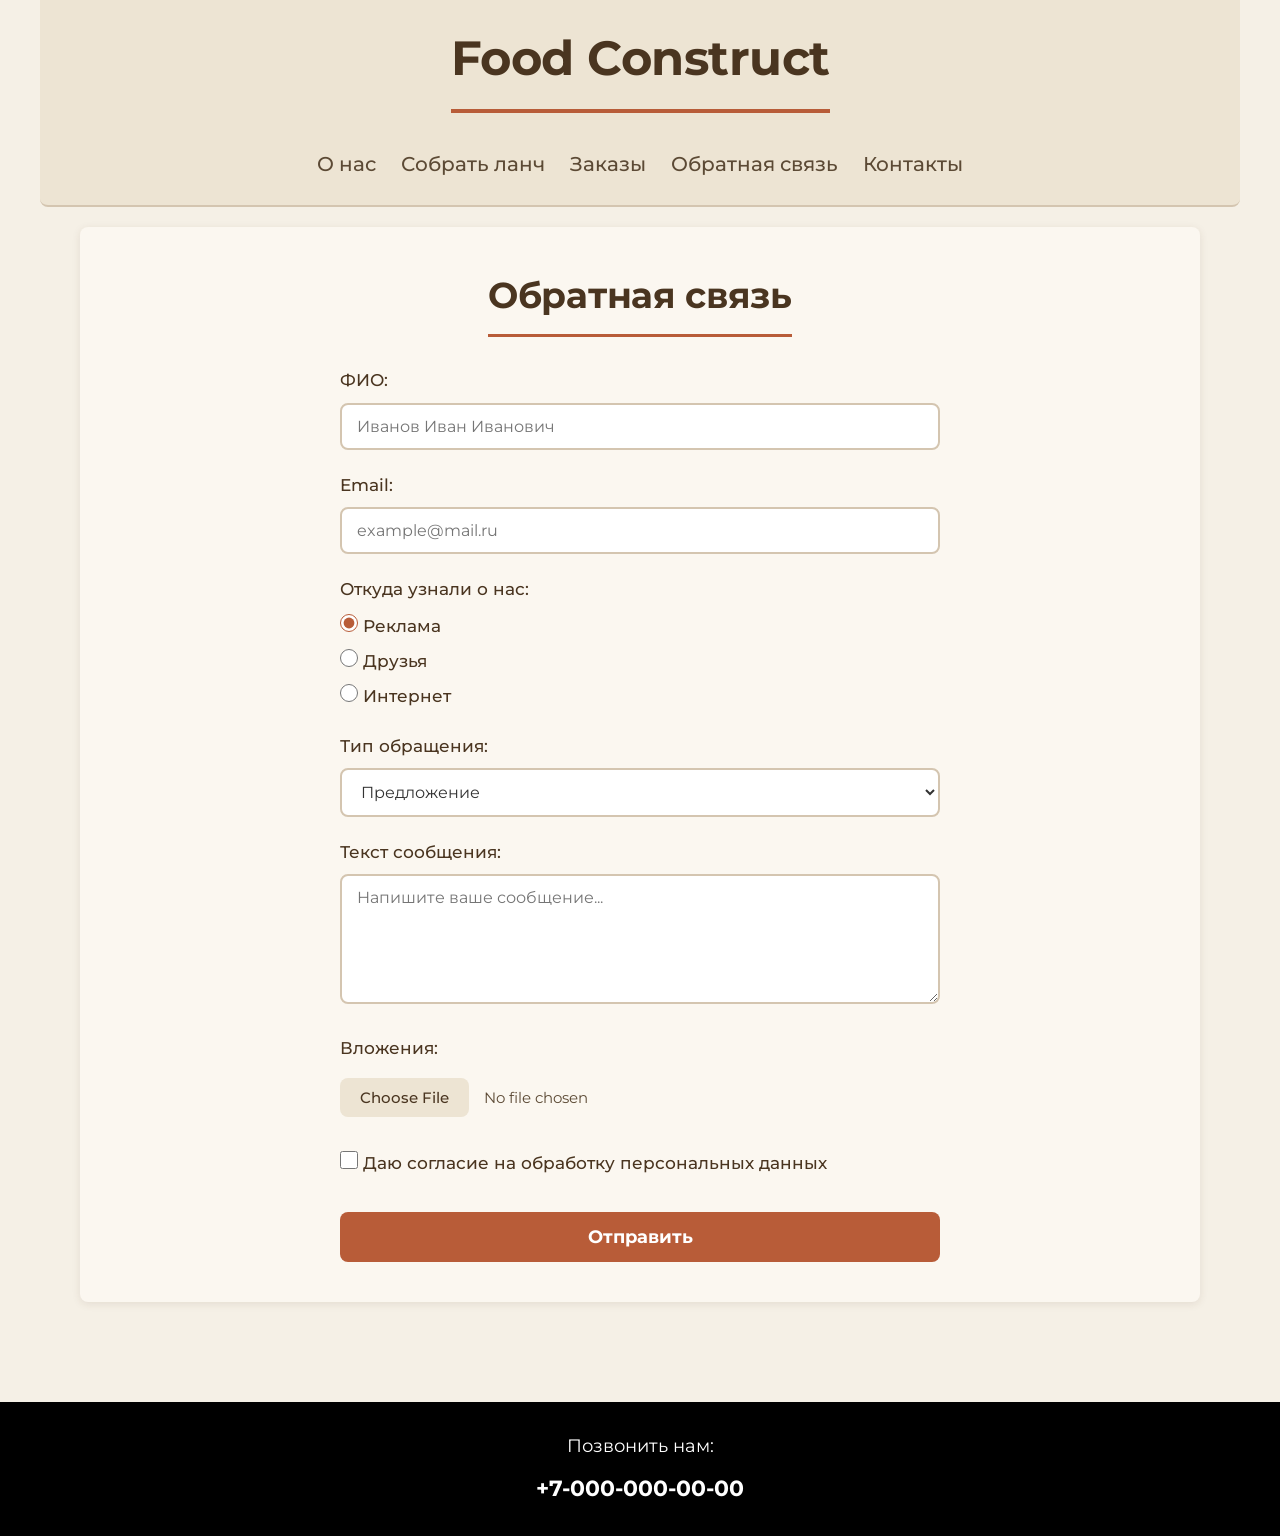
==== feedback.html @ 8b36e03c "Add files via upload" ====
<!DOCTYPE html>
<html lang="ru">
<head>
    <meta charset="UTF-8">
    <meta name="viewport" content="width=device-width, initial-scale=1.0">
    <title>Обратная связь - Food Construct</title>
    
    <!-- Google Fonts (Montserrat) -->
    <link rel="preconnect" href="https://fonts.googleapis.com">
    <link rel="preconnect" href="https://fonts.gstatic.com" crossorigin>
    <link href="https://fonts.googleapis.com/css2?family=Montserrat:wght@400;500;700&display=swap" rel="stylesheet">

    <style>
        /* ===== Общие стили и сброс ===== */
        * {
            box-sizing: border-box;
            margin: 0;
            padding: 0;
        }

        body {
            font-family: 'Montserrat', sans-serif;
            color: #333333;
            background-color: #f5f0e6;
            line-height: 1.6;
            font-size: 20px;
        }

        /* ===== Шапка (header) ===== */
        header {
            background-color: #ede4d3;
            padding: 20px 40px;
            margin: 0 auto;
            max-width: 1200px;
            border-bottom: 2px solid #d4c5b0;
            border-radius: 0 0 8px 8px;
            text-align: center;
        }

        h1 {
            font-family: 'Montserrat', sans-serif;
            font-size: 48px;
            font-weight: 700;
            margin-bottom: 20px;
            color: #4a3520;
            letter-spacing: -0.5px;
            display: inline-block;
            padding-bottom: 12px;
            border-bottom: 4px solid #b85c38;
        }

        /* ===== Навигация (nav) ===== */
        nav {
            display: flex;
            gap: 25px;
            margin-top: 15px;
            justify-content: center;
            flex-wrap: wrap;
        }

        nav a {
            text-decoration: none;
            font-family: 'Montserrat', sans-serif;
            font-size: 20px;
            color: #5c4a35;
            font-weight: 500;
            transition: color 0.3s ease, border-bottom 0.3s ease;
            padding-bottom: 3px;
            border-bottom: 2px solid transparent;
        }

        nav a:hover {
            color: #b85c38;
            border-bottom: 2px solid #b85c38;
        }

        /* ===== Основной контент ===== */
        main {
            max-width: 1200px;
            margin: 0 auto;
            padding: 20px 40px;
        }

        section {
            margin-bottom: 40px;
            background-color: #fbf7f0;
            padding: 40px;
            border-radius: 8px;
            box-shadow: 0 2px 8px rgba(74, 53, 32, 0.1);
            text-align: center;
        }

        h2 {
            font-family: 'Montserrat', sans-serif;
            font-size: 36px;
            font-weight: 700;
            margin-bottom: 30px;
            color: #4a3520;
            letter-spacing: -0.3px;
            display: inline-block;
            padding-bottom: 10px;
            border-bottom: 3px solid #b85c38;
        }

        /* ===== Форма ===== */
        .feedback-form {
            max-width: 600px;
            margin: 0 auto;
            text-align: left;
        }

        .form-group {
            margin-bottom: 22px;
        }

        .form-group label {
            display: block;
            font-family: 'Montserrat', sans-serif;
            font-size: 17px;
            font-weight: 500;
            color: #4a3520;
            margin-bottom: 8px;
        }

        .form-group .form-label {
            font-family: 'Montserrat', sans-serif;
            font-size: 17px;
            font-weight: 500;
            color: #4a3520;
            margin-bottom: 10px;
        }

        .form-group input[type="text"],
        .form-group input[type="email"],
        .form-group select,
        .form-group textarea {
            width: 100%;
            padding: 12px 15px;
            font-family: 'Montserrat', sans-serif;
            font-size: 16px;
            color: #333;
            background-color: #ffffff;
            border: 2px solid #d4c5b0;
            border-radius: 8px;
            transition: border-color 0.3s ease, box-shadow 0.3s ease;
        }

        .form-group input:focus,
        .form-group select:focus,
        .form-group textarea:focus {
            outline: none;
            border-color: #b85c38;
            box-shadow: 0 0 0 3px rgba(184, 92, 56, 0.15);
        }

        .form-group textarea {
            resize: vertical;
            min-height: 130px;
        }

        /* Радио-кнопки и чекбоксы */
        .radio-label,
        .checkbox-label {
            display: inline-flex;
            align-items: center;
            gap: 8px;
            font-family: 'Montserrat', sans-serif;
            font-size: 16px;
            color: #5c4a35;
            font-weight: 400;
            margin-right: 20px;
            margin-bottom: 8px;
            cursor: pointer;
        }

        .checkbox-group {
            margin: 25px 0;
        }

        .checkbox-label {
            margin-right: 0;
        }

        input[type="radio"],
        input[type="checkbox"] {
            width: 18px;
            height: 18px;
            accent-color: #b85c38;
            cursor: pointer;
        }

        /* Кнопка отправки */
        .submit-btn {
            display: inline-block;
            background-color: #b85c38;
            color: #ffffff;
            font-family: 'Montserrat', sans-serif;
            font-size: 18px;
            font-weight: 700;
            padding: 14px 40px;
            border: none;
            border-radius: 8px;
            cursor: pointer;
            transition: background-color 0.3s ease, transform 0.1s ease;
            width: 100%;
            margin-top: 10px;
        }

        .submit-btn:hover {
            background-color: #9a4a2c;
        }

        .submit-btn:active {
            transform: scale(0.98);
        }

        /* Поле загрузки файла */
        input[type="file"] {
            font-family: 'Montserrat', sans-serif;
            font-size: 15px;
            color: #5c4a35;
            padding: 8px 0;
        }

        input[type="file"]::file-selector-button {
            background-color: #ede4d3;
            color: #4a3520;
            font-family: 'Montserrat', sans-serif;
            font-size: 15px;
            font-weight: 500;
            padding: 10px 20px;
            border: none;
            border-radius: 8px;
            cursor: pointer;
            margin-right: 15px;
            transition: background-color 0.3s ease;
        }

        input[type="file"]::file-selector-button:hover {
            background-color: #d4c5b0;
        }

        /* ===== Футер ===== */
        footer {
            background-color: black;
            color: white;
            padding: 30px 40px;
            margin-top: 40px;
            text-align: center;
        }

        footer p {
            font-family: 'Montserrat', sans-serif;
            font-size: 18px;
            margin-bottom: 10px;
            color: #ffffff;
        }

        footer a {
            text-decoration: none;
            font-family: 'Montserrat', sans-serif;
            font-size: 22px;
            color: #ffffff;
            font-weight: 700;
            transition: color 0.3s ease;
        }

        footer a:hover {
            color: #f1c40f;
        }

        /* ===== Адаптивность ===== */
        @media (max-width: 768px) {
            header, main, footer {
                padding: 15px 20px;
            }

            h1 {
                font-size: 32px;
            }

            h2 {
                font-size: 26px;
            }

            nav {
                flex-direction: column;
                gap: 10px;
            }

            nav a {
                font-size: 18px;
            }

            section {
                padding: 25px 20px;
            }

            .form-group label,
            .form-group .form-label {
                font-size: 15px;
            }
        }
    </style>
</head>
<body>

    <!-- ===== Шапка ===== -->
    <header>
        <h1>Food Construct</h1>
        <nav>
            <a href="index.html">О нас</a>
            <a href="index.html#lunch">Собрать ланч</a>
            <a href="index.html#orders">Заказы</a>
            <a href="feedback.html">Обратная связь</a>
            <a href="index.html#contacts">Контакты</a>
        </nav>
    </header>

    <!-- ===== Основное содержимое ===== -->
    <main>
        <section id="feedback">
            <h2>Обратная связь</h2>

            <form action="https://httpbin.org/post" method="POST" enctype="multipart/form-data" class="feedback-form">

                <!-- ФИО -->
                <div class="form-group">
                    <label for="fullname">ФИО:</label>
                    <input type="text" id="fullname" name="fullname" placeholder="Иванов Иван Иванович" required>
                </div>

                <!-- Email -->
                <div class="form-group">
                    <label for="email">Email:</label>
                    <input type="email" id="email" name="email" placeholder="example@mail.ru" required>
                </div>

                <!-- Откуда узнали (радио) -->
                <div class="form-group">
                    <p class="form-label">Откуда узнали о нас:</p>
                    <label class="radio-label">
                        <input type="radio" name="source" value="advertising" checked> Реклама
                    </label>
                    <label class="radio-label">
                        <input type="radio" name="source" value="friends"> Друзья
                    </label>
                    <label class="radio-label">
                        <input type="radio" name="source" value="internet"> Интернет
                    </label>
                </div>

                <!-- Тип обращения -->
                <div class="form-group">
                    <label for="type">Тип обращения:</label>
                    <select id="type" name="type">
                        <option value="complaint">Жалоба</option>
                        <option value="suggestion" selected>Предложение</option>
                    </select>
                </div>

                <!-- Текст сообщения -->
                <div class="form-group">
                    <label for="message">Текст сообщения:</label>
                    <textarea id="message" name="message" placeholder="Напишите ваше сообщение..." required></textarea>
                </div>

                <!-- Вложения -->
                <div class="form-group">
                    <label for="attachment">Вложения:</label>
                    <input type="file" id="attachment" name="attachment">
                </div>

                <!-- Согласие -->
                <div class="form-group checkbox-group">
                    <label class="checkbox-label">
                        <input type="checkbox" name="agreement" required>
                        Даю согласие на обработку персональных данных
                    </label>
                </div>

                <!-- Кнопка -->
                <button type="submit" class="submit-btn">Отправить</button>

            </form>
        </section>
    </main>

    <!-- ===== Футер ===== -->
    <footer id="contacts">
        <p>Позвонить нам:</p>
        <a href="tel:+70000000000">+7-000-000-00-00</a>
    </footer>

</body>
</html>
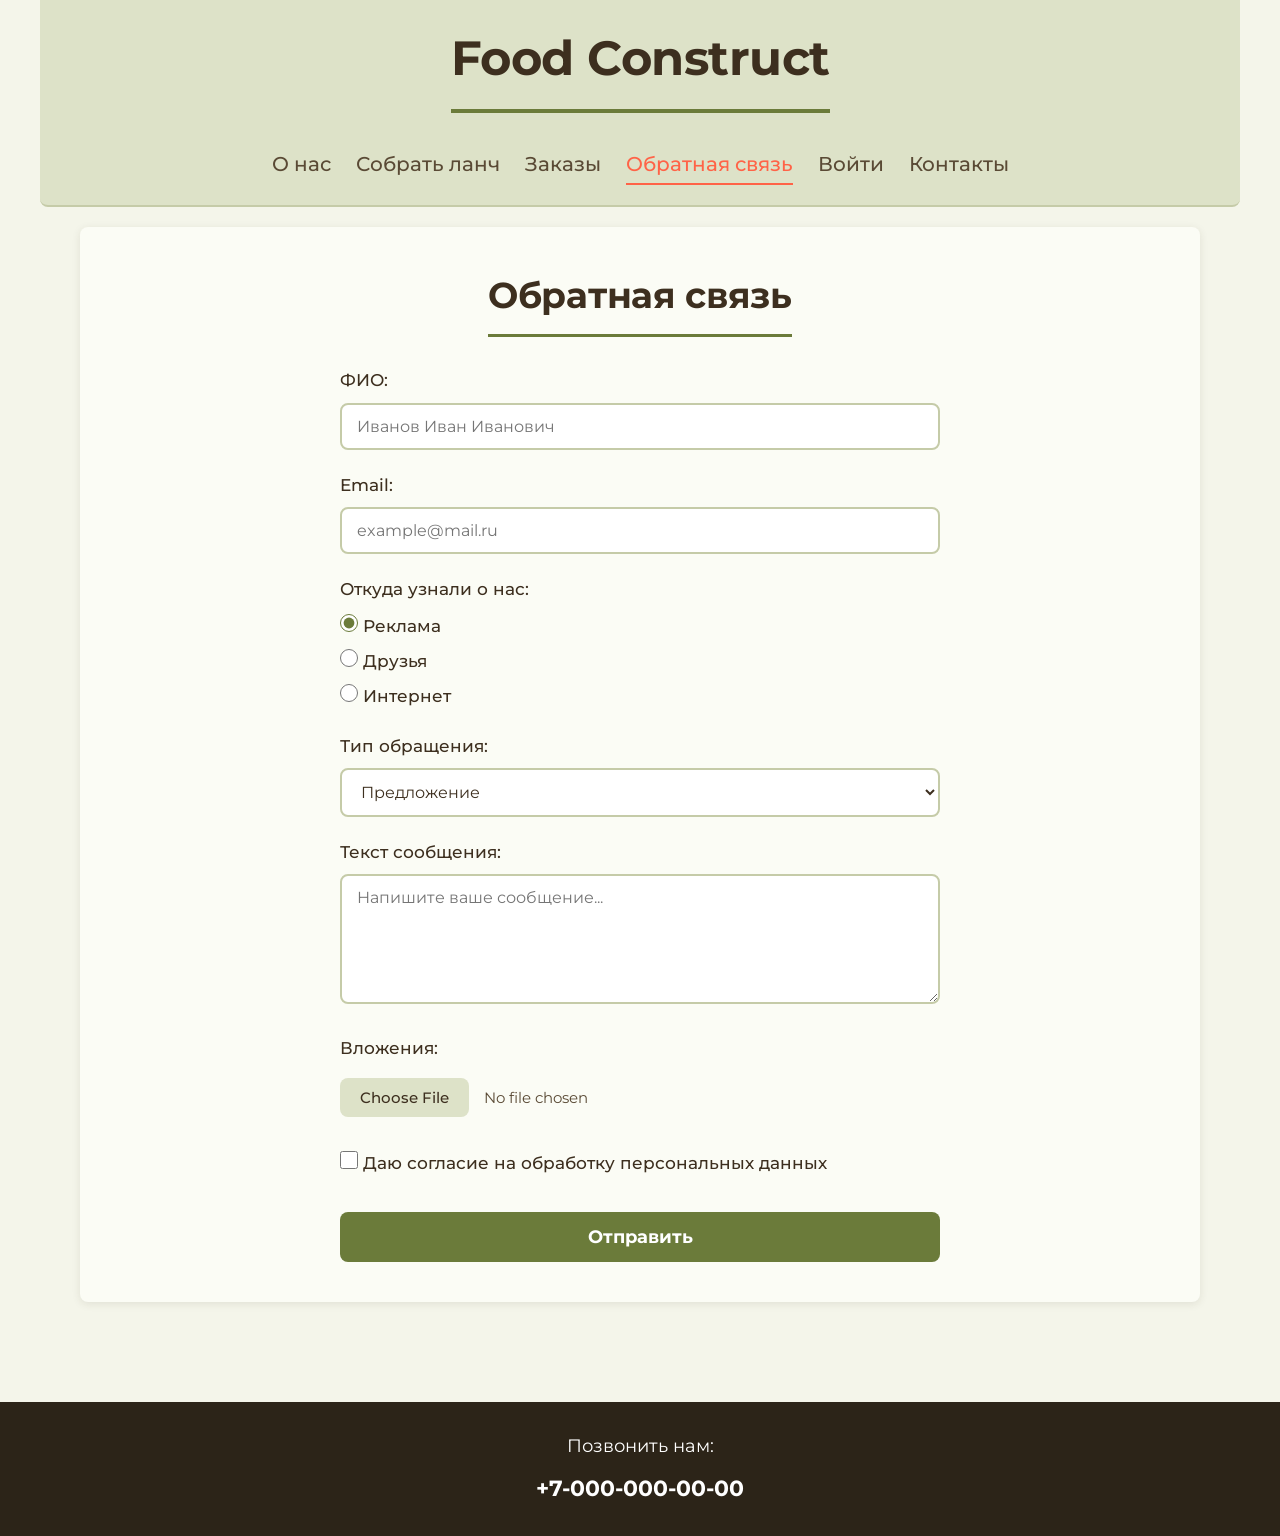
==== commit 31cafa75: "Добавлены лабораторные 5 и 6" ====
--- a/feedback.html
+++ b/feedback.html
@@ -1,396 +1,376 @@
-<!DOCTYPE html>
-<html lang="ru">
-<head>
-    <meta charset="UTF-8">
-    <meta name="viewport" content="width=device-width, initial-scale=1.0">
-    <title>Обратная связь - Food Construct</title>
-    
-    <!-- Google Fonts (Montserrat) -->
-    <link rel="preconnect" href="https://fonts.googleapis.com">
-    <link rel="preconnect" href="https://fonts.gstatic.com" crossorigin>
-    <link href="https://fonts.googleapis.com/css2?family=Montserrat:wght@400;500;700&display=swap" rel="stylesheet">
-
-    <style>
-        /* ===== Общие стили и сброс ===== */
-        * {
-            box-sizing: border-box;
-            margin: 0;
-            padding: 0;
-        }
-
-        body {
-            font-family: 'Montserrat', sans-serif;
-            color: #333333;
-            background-color: #f5f0e6;
-            line-height: 1.6;
-            font-size: 20px;
-        }
-
-        /* ===== Шапка (header) ===== */
-        header {
-            background-color: #ede4d3;
-            padding: 20px 40px;
-            margin: 0 auto;
-            max-width: 1200px;
-            border-bottom: 2px solid #d4c5b0;
-            border-radius: 0 0 8px 8px;
-            text-align: center;
-        }
-
-        h1 {
-            font-family: 'Montserrat', sans-serif;
-            font-size: 48px;
-            font-weight: 700;
-            margin-bottom: 20px;
-            color: #4a3520;
-            letter-spacing: -0.5px;
-            display: inline-block;
-            padding-bottom: 12px;
-            border-bottom: 4px solid #b85c38;
-        }
-
-        /* ===== Навигация (nav) ===== */
-        nav {
-            display: flex;
-            gap: 25px;
-            margin-top: 15px;
-            justify-content: center;
-            flex-wrap: wrap;
-        }
-
-        nav a {
-            text-decoration: none;
-            font-family: 'Montserrat', sans-serif;
-            font-size: 20px;
-            color: #5c4a35;
-            font-weight: 500;
-            transition: color 0.3s ease, border-bottom 0.3s ease;
-            padding-bottom: 3px;
-            border-bottom: 2px solid transparent;
-        }
-
-        nav a:hover {
-            color: #b85c38;
-            border-bottom: 2px solid #b85c38;
-        }
-
-        /* ===== Основной контент ===== */
-        main {
-            max-width: 1200px;
-            margin: 0 auto;
-            padding: 20px 40px;
-        }
-
-        section {
-            margin-bottom: 40px;
-            background-color: #fbf7f0;
-            padding: 40px;
-            border-radius: 8px;
-            box-shadow: 0 2px 8px rgba(74, 53, 32, 0.1);
-            text-align: center;
-        }
-
-        h2 {
-            font-family: 'Montserrat', sans-serif;
-            font-size: 36px;
-            font-weight: 700;
-            margin-bottom: 30px;
-            color: #4a3520;
-            letter-spacing: -0.3px;
-            display: inline-block;
-            padding-bottom: 10px;
-            border-bottom: 3px solid #b85c38;
-        }
-
-        /* ===== Форма ===== */
-        .feedback-form {
-            max-width: 600px;
-            margin: 0 auto;
-            text-align: left;
-        }
-
-        .form-group {
-            margin-bottom: 22px;
-        }
-
-        .form-group label {
-            display: block;
-            font-family: 'Montserrat', sans-serif;
-            font-size: 17px;
-            font-weight: 500;
-            color: #4a3520;
-            margin-bottom: 8px;
-        }
-
-        .form-group .form-label {
-            font-family: 'Montserrat', sans-serif;
-            font-size: 17px;
-            font-weight: 500;
-            color: #4a3520;
-            margin-bottom: 10px;
-        }
-
-        .form-group input[type="text"],
-        .form-group input[type="email"],
-        .form-group select,
-        .form-group textarea {
-            width: 100%;
-            padding: 12px 15px;
-            font-family: 'Montserrat', sans-serif;
-            font-size: 16px;
-            color: #333;
-            background-color: #ffffff;
-            border: 2px solid #d4c5b0;
-            border-radius: 8px;
-            transition: border-color 0.3s ease, box-shadow 0.3s ease;
-        }
-
-        .form-group input:focus,
-        .form-group select:focus,
-        .form-group textarea:focus {
-            outline: none;
-            border-color: #b85c38;
-            box-shadow: 0 0 0 3px rgba(184, 92, 56, 0.15);
-        }
-
-        .form-group textarea {
-            resize: vertical;
-            min-height: 130px;
-        }
-
-        /* Радио-кнопки и чекбоксы */
-        .radio-label,
-        .checkbox-label {
-            display: inline-flex;
-            align-items: center;
-            gap: 8px;
-            font-family: 'Montserrat', sans-serif;
-            font-size: 16px;
-            color: #5c4a35;
-            font-weight: 400;
-            margin-right: 20px;
-            margin-bottom: 8px;
-            cursor: pointer;
-        }
-
-        .checkbox-group {
-            margin: 25px 0;
-        }
-
-        .checkbox-label {
-            margin-right: 0;
-        }
-
-        input[type="radio"],
-        input[type="checkbox"] {
-            width: 18px;
-            height: 18px;
-            accent-color: #b85c38;
-            cursor: pointer;
-        }
-
-        /* Кнопка отправки */
-        .submit-btn {
-            display: inline-block;
-            background-color: #b85c38;
-            color: #ffffff;
-            font-family: 'Montserrat', sans-serif;
-            font-size: 18px;
-            font-weight: 700;
-            padding: 14px 40px;
-            border: none;
-            border-radius: 8px;
-            cursor: pointer;
-            transition: background-color 0.3s ease, transform 0.1s ease;
-            width: 100%;
-            margin-top: 10px;
-        }
-
-        .submit-btn:hover {
-            background-color: #9a4a2c;
-        }
-
-        .submit-btn:active {
-            transform: scale(0.98);
-        }
-
-        /* Поле загрузки файла */
-        input[type="file"] {
-            font-family: 'Montserrat', sans-serif;
-            font-size: 15px;
-            color: #5c4a35;
-            padding: 8px 0;
-        }
-
-        input[type="file"]::file-selector-button {
-            background-color: #ede4d3;
-            color: #4a3520;
-            font-family: 'Montserrat', sans-serif;
-            font-size: 15px;
-            font-weight: 500;
-            padding: 10px 20px;
-            border: none;
-            border-radius: 8px;
-            cursor: pointer;
-            margin-right: 15px;
-            transition: background-color 0.3s ease;
-        }
-
-        input[type="file"]::file-selector-button:hover {
-            background-color: #d4c5b0;
-        }
-
-        /* ===== Футер ===== */
-        footer {
-            background-color: black;
-            color: white;
-            padding: 30px 40px;
-            margin-top: 40px;
-            text-align: center;
-        }
-
-        footer p {
-            font-family: 'Montserrat', sans-serif;
-            font-size: 18px;
-            margin-bottom: 10px;
-            color: #ffffff;
-        }
-
-        footer a {
-            text-decoration: none;
-            font-family: 'Montserrat', sans-serif;
-            font-size: 22px;
-            color: #ffffff;
-            font-weight: 700;
-            transition: color 0.3s ease;
-        }
-
-        footer a:hover {
-            color: #f1c40f;
-        }
-
-        /* ===== Адаптивность ===== */
-        @media (max-width: 768px) {
-            header, main, footer {
-                padding: 15px 20px;
-            }
-
-            h1 {
-                font-size: 32px;
-            }
-
-            h2 {
-                font-size: 26px;
-            }
-
-            nav {
-                flex-direction: column;
-                gap: 10px;
-            }
-
-            nav a {
-                font-size: 18px;
-            }
-
-            section {
-                padding: 25px 20px;
-            }
-
-            .form-group label,
-            .form-group .form-label {
-                font-size: 15px;
-            }
-        }
-    </style>
-</head>
-<body>
-
-    <!-- ===== Шапка ===== -->
-    <header>
-        <h1>Food Construct</h1>
-        <nav>
-            <a href="index.html">О нас</a>
-            <a href="index.html#lunch">Собрать ланч</a>
-            <a href="index.html#orders">Заказы</a>
-            <a href="feedback.html">Обратная связь</a>
-            <a href="index.html#contacts">Контакты</a>
-        </nav>
-    </header>
-
-    <!-- ===== Основное содержимое ===== -->
-    <main>
-        <section id="feedback">
-            <h2>Обратная связь</h2>
-
-            <form action="https://httpbin.org/post" method="POST" enctype="multipart/form-data" class="feedback-form">
-
-                <!-- ФИО -->
-                <div class="form-group">
-                    <label for="fullname">ФИО:</label>
-                    <input type="text" id="fullname" name="fullname" placeholder="Иванов Иван Иванович" required>
-                </div>
-
-                <!-- Email -->
-                <div class="form-group">
-                    <label for="email">Email:</label>
-                    <input type="email" id="email" name="email" placeholder="example@mail.ru" required>
-                </div>
-
-                <!-- Откуда узнали (радио) -->
-                <div class="form-group">
-                    <p class="form-label">Откуда узнали о нас:</p>
-                    <label class="radio-label">
-                        <input type="radio" name="source" value="advertising" checked> Реклама
-                    </label>
-                    <label class="radio-label">
-                        <input type="radio" name="source" value="friends"> Друзья
-                    </label>
-                    <label class="radio-label">
-                        <input type="radio" name="source" value="internet"> Интернет
-                    </label>
-                </div>
-
-                <!-- Тип обращения -->
-                <div class="form-group">
-                    <label for="type">Тип обращения:</label>
-                    <select id="type" name="type">
-                        <option value="complaint">Жалоба</option>
-                        <option value="suggestion" selected>Предложение</option>
-                    </select>
-                </div>
-
-                <!-- Текст сообщения -->
-                <div class="form-group">
-                    <label for="message">Текст сообщения:</label>
-                    <textarea id="message" name="message" placeholder="Напишите ваше сообщение..." required></textarea>
-                </div>
-
-                <!-- Вложения -->
-                <div class="form-group">
-                    <label for="attachment">Вложения:</label>
-                    <input type="file" id="attachment" name="attachment">
-                </div>
-
-                <!-- Согласие -->
-                <div class="form-group checkbox-group">
-                    <label class="checkbox-label">
-                        <input type="checkbox" name="agreement" required>
-                        Даю согласие на обработку персональных данных
-                    </label>
-                </div>
-
-                <!-- Кнопка -->
-                <button type="submit" class="submit-btn">Отправить</button>
-
-            </form>
-        </section>
-    </main>
-
-    <!-- ===== Футер ===== -->
-    <footer id="contacts">
-        <p>Позвонить нам:</p>
-        <a href="tel:+70000000000">+7-000-000-00-00</a>
-    </footer>
-
-</body>
+<!DOCTYPE html>
+<html lang="ru">
+<head>
+    <meta charset="UTF-8">
+    <meta name="viewport" content="width=device-width, initial-scale=1.0">
+    <title>Обратная связь - Food Construct</title>
+
+    <link rel="stylesheet" href="style.css">    
+    <link rel="preconnect" href="https://fonts.googleapis.com">
+    <link rel="preconnect" href="https://fonts.gstatic.com" crossorigin>
+    <link href="https://fonts.googleapis.com/css2?family=Montserrat:wght@400;500;700&display=swap" rel="stylesheet">
+
+    <style>
+        * {
+            box-sizing: border-box;
+            margin: 0;
+            padding: 0;
+        }
+
+        body {
+            font-family: 'Montserrat', sans-serif;
+            color: #5a4a35;
+            background-color: #f4f5ea;
+            line-height: 1.6;
+            font-size: 20px;
+        }
+
+        header {
+            background-color: #dde2c8;
+            padding: 20px 40px;
+            margin: 0 auto;
+            max-width: 1200px;
+            border-bottom: 2px solid #c5cba8;
+            border-radius: 0 0 8px 8px;
+            text-align: center;
+        }
+
+        h1 {
+            font-family: 'Montserrat', sans-serif;
+            font-size: 48px;
+            font-weight: 700;
+            margin-bottom: 20px;
+            color: #3d2f1f;
+            letter-spacing: -0.5px;
+            display: inline-block;
+            padding-bottom: 12px;
+            border-bottom: 4px solid #6b7b3a;
+        }
+
+        nav {
+            display: flex;
+            gap: 25px;
+            margin-top: 15px;
+            justify-content: center;
+            flex-wrap: wrap;
+        }
+
+        nav a {
+            text-decoration: none;
+            font-family: 'Montserrat', sans-serif;
+            font-size: 20px;
+            color: #5a4a35;
+            font-weight: 500;
+            transition: color 0.3s ease, border-bottom 0.3s ease;
+            padding-bottom: 3px;
+            border-bottom: 2px solid transparent;
+        }
+
+        nav a:hover {
+            color: #6b7b3a;
+            border-bottom: 2px solid #6b7b3a;
+        }
+
+        main {
+            max-width: 1200px;
+            margin: 0 auto;
+            padding: 20px 40px;
+        }
+
+        section {
+            margin-bottom: 40px;
+            background-color: #fbfcf5;
+            padding: 40px;
+            border-radius: 8px;
+            box-shadow: 0 2px 8px rgba(61, 47, 31, 0.1);
+            text-align: center;
+        }
+
+        h2 {
+            font-family: 'Montserrat', sans-serif;
+            font-size: 36px;
+            font-weight: 700;
+            margin-bottom: 30px;
+            color: #3d2f1f;
+            letter-spacing: -0.3px;
+            display: inline-block;
+            padding-bottom: 10px;
+            border-bottom: 3px solid #6b7b3a;
+        }
+
+        .feedback-form {
+            max-width: 600px;
+            margin: 0 auto;
+            text-align: left;
+        }
+
+        .form-group {
+            margin-bottom: 22px;
+        }
+
+        .form-group label {
+            display: block;
+            font-family: 'Montserrat', sans-serif;
+            font-size: 17px;
+            font-weight: 500;
+            color: #3d2f1f;
+            margin-bottom: 8px;
+        }
+
+        .form-group .form-label {
+            font-family: 'Montserrat', sans-serif;
+            font-size: 17px;
+            font-weight: 500;
+            color: #3d2f1f;
+            margin-bottom: 10px;
+        }
+
+        .form-group input[type="text"],
+        .form-group input[type="email"],
+        .form-group select,
+        .form-group textarea {
+            width: 100%;
+            padding: 12px 15px;
+            font-family: 'Montserrat', sans-serif;
+            font-size: 16px;
+            color: #3d2f1f;
+            background-color: #ffffff;
+            border: 2px solid #c5cba8;
+            border-radius: 8px;
+            transition: border-color 0.3s ease, box-shadow 0.3s ease;
+        }
+
+        .form-group input:focus,
+        .form-group select:focus,
+        .form-group textarea:focus {
+            outline: none;
+            border-color: #6b7b3a;
+            box-shadow: 0 0 0 3px rgba(107, 123, 58, 0.15);
+        }
+
+        .form-group textarea {
+            resize: vertical;
+            min-height: 130px;
+        }
+
+        .radio-label,
+        .checkbox-label {
+            display: inline-flex;
+            align-items: center;
+            gap: 8px;
+            font-family: 'Montserrat', sans-serif;
+            font-size: 16px;
+            color: #5a4a35;
+            font-weight: 400;
+            margin-right: 20px;
+            margin-bottom: 8px;
+            cursor: pointer;
+        }
+
+        .checkbox-group {
+            margin: 25px 0;
+        }
+
+        .checkbox-label {
+            margin-right: 0;
+        }
+
+        input[type="radio"],
+        input[type="checkbox"] {
+            width: 18px;
+            height: 18px;
+            accent-color: #6b7b3a;
+            cursor: pointer;
+        }
+
+        .submit-btn {
+            display: inline-block;
+            background-color: #6b7b3a;
+            color: #ffffff;
+            font-family: 'Montserrat', sans-serif;
+            font-size: 18px;
+            font-weight: 700;
+            padding: 14px 40px;
+            border: none;
+            border-radius: 8px;
+            cursor: pointer;
+            transition: background-color 0.3s ease, transform 0.1s ease;
+            width: 100%;
+            margin-top: 10px;
+        }
+
+        .submit-btn:hover {
+            background-color: #556630;
+        }
+
+        .submit-btn:active {
+            transform: scale(0.98);
+        }
+
+        input[type="file"] {
+            font-family: 'Montserrat', sans-serif;
+            font-size: 15px;
+            color: #5a4a35;
+            padding: 8px 0;
+        }
+
+        input[type="file"]::file-selector-button {
+            background-color: #dde2c8;
+            color: #3d2f1f;
+            font-family: 'Montserrat', sans-serif;
+            font-size: 15px;
+            font-weight: 500;
+            padding: 10px 20px;
+            border: none;
+            border-radius: 8px;
+            cursor: pointer;
+            margin-right: 15px;
+            transition: background-color 0.3s ease;
+        }
+
+        input[type="file"]::file-selector-button:hover {
+            background-color: #c5cba8;
+        }
+
+        footer {
+            background-color: #2c2418;
+            color: white;
+            padding: 30px 40px;
+            margin-top: 40px;
+            text-align: center;
+        }
+
+        footer p {
+            font-family: 'Montserrat', sans-serif;
+            font-size: 18px;
+            margin-bottom: 10px;
+            color: #ffffff;
+        }
+
+        footer a {
+            text-decoration: none;
+            font-family: 'Montserrat', sans-serif;
+            font-size: 22px;
+            color: #ffffff;
+            font-weight: 700;
+            transition: color 0.3s ease;
+        }
+
+        footer a:hover {
+            color: #dde2c8;
+        }
+
+        @media (max-width: 768px) {
+            header, main, footer {
+                padding: 15px 20px;
+            }
+
+            h1 {
+                font-size: 32px;
+            }
+
+            h2 {
+                font-size: 26px;
+            }
+
+            nav {
+                flex-direction: column;
+                gap: 10px;
+            }
+
+            nav a {
+                font-size: 18px;
+            }
+
+            section {
+                padding: 25px 20px;
+            }
+
+            .form-group label,
+            .form-group .form-label {
+                font-size: 15px;
+            }
+        }
+    </style>
+</head>
+<body>
+
+    <header>
+        <h1>Food Construct</h1>
+        <nav>
+            <a href="index.html">О нас</a>
+            <a href="index.html#lunch">Собрать ланч</a>
+            <a href="index.html#orders">Заказы</a>
+            <a href="feedback.html" class="active">Обратная связь</a>            
+            <a href="login.html" class="btn-login">Войти</a>
+            <a href="index.html#contacts">Контакты</a>
+        </nav>
+    </header>
+
+    <main>
+        <section id="feedback">
+            <h2>Обратная связь</h2>
+
+            <form action="https://httpbin.org/post" method="POST" enctype="multipart/form-data" class="feedback-form">
+
+                <div class="form-group">
+                    <label for="fullname">ФИО:</label>
+                    <input type="text" id="fullname" name="fullname" placeholder="Иванов Иван Иванович" required>
+                </div>
+
+                <div class="form-group">
+                    <label for="email">Email:</label>
+                    <input type="email" id="email" name="email" placeholder="example@mail.ru" required>
+                </div>
+
+                <div class="form-group">
+                    <p class="form-label">Откуда узнали о нас:</p>
+                    <label class="radio-label">
+                        <input type="radio" name="source" value="advertising" checked> Реклама
+                    </label>
+                    <label class="radio-label">
+                        <input type="radio" name="source" value="friends"> Друзья
+                    </label>
+                    <label class="radio-label">
+                        <input type="radio" name="source" value="internet"> Интернет
+                    </label>
+                </div>
+
+                <div class="form-group">
+                    <label for="type">Тип обращения:</label>
+                    <select id="type" name="type">
+                        <option value="complaint">Жалоба</option>
+                        <option value="suggestion" selected>Предложение</option>
+                    </select>
+                </div>
+
+                <div class="form-group">
+                    <label for="message">Текст сообщения:</label>
+                    <textarea id="message" name="message" placeholder="Напишите ваше сообщение..." required></textarea>
+                </div>
+
+                <div class="form-group">
+                    <label for="attachment">Вложения:</label>
+                    <input type="file" id="attachment" name="attachment">
+                </div>
+
+                <div class="form-group checkbox-group">
+                    <label class="checkbox-label">
+                        <input type="checkbox" name="agreement" required>
+                        Даю согласие на обработку персональных данных
+                    </label>
+                </div>
+
+                <button type="submit" class="submit-btn">Отправить</button>
+
+            </form>
+        </section>
+    </main>
+
+    <footer id="contacts">
+        <p>Позвонить нам:</p>
+        <a href="tel:+70000000000">+7-000-000-00-00</a>
+    </footer>
+
+</body>
 </html>
--- a/style.css
+++ b/style.css
@@ -0,0 +1,280 @@
+* {
+    box-sizing: border-box;
+    margin: 0;
+    padding: 0;
+}
+
+html, body {
+    height: 100%;
+}
+
+body {
+    font-family: 'Montserrat', sans-serif;
+    color: #5a4a35;
+    background-color: #f4f5ea;
+    line-height: 1.6;
+    font-size: 20px;
+    display: flex;
+    flex-direction: column;
+    min-height: 100vh;
+}
+
+main {
+    flex: 1;
+    max-width: 1200px;
+    margin: 0 auto;
+    padding: 20px 40px;
+    width: 100%;
+}
+
+header {
+    background-color: #dde2c8;
+    padding: 20px 40px;
+    margin: 0 auto;
+    width: 100%;
+    max-width: 1200px;
+    border-bottom: 2px solid #c5cba8;
+    border-radius: 0 0 8px 8px;
+    text-align: center;
+}
+
+h1 {
+    font-family: 'Montserrat', sans-serif;
+    font-size: 48px;
+    font-weight: 700;
+    margin-bottom: 20px;
+    color: #3d2f1f;
+    letter-spacing: -0.5px;
+    display: inline-block;
+    padding-bottom: 12px;
+    border-bottom: 4px solid #6b7b3a;
+}
+
+nav {
+    display: flex;
+    gap: 15px;
+    margin-top: 15px;
+    justify-content: center;
+    flex-wrap: wrap;
+}
+
+nav a {
+    text-decoration: none;
+    font-family: 'Montserrat', sans-serif;
+    font-size: 20px;
+    color: #5a4a35;
+    font-weight: 500;
+    transition: color 0.3s ease, border-bottom 0.3s ease;
+    padding-bottom: 3px;
+    border-bottom: 2px solid transparent;
+}
+
+nav a:hover {
+    color: #6b7b3a;
+    border-bottom: 2px solid #6b7b3a;
+}
+
+nav a.active {
+    color: tomato;
+    border-bottom: 2px solid tomato;
+}
+
+.btn-login {
+    text-decoration: none;
+    font-family: 'Montserrat', sans-serif;
+    font-size: 20px;
+    color: #5a4a35;
+    font-weight: 500;
+    transition: color 0.3s ease, border-bottom 0.3s ease;
+    padding-bottom: 3px;
+    border-bottom: 2px solid transparent;
+}
+
+.btn-login:hover {
+    color: #6b7b3a;
+    border-bottom: 2px solid #6b7b3a;
+}
+
+section {
+    margin-bottom: 40px;
+    background-color: #fbfcf5;
+    padding: 30px;
+    border-radius: 8px;
+    box-shadow: 0 2px 8px rgba(61, 47, 31, 0.1);
+    text-align: center;
+}
+
+h2 {
+    font-family: 'Montserrat', sans-serif;
+    font-size: 36px;
+    font-weight: 700;
+    margin-bottom: 25px;
+    color: #3d2f1f;
+    letter-spacing: -0.3px;
+    display: inline-block;
+    padding-bottom: 10px;
+    border-bottom: 3px solid #6b7b3a;
+}
+
+img {
+    width: 100%;
+    max-width: 800px;
+    height: auto;
+    border-radius: 6px;
+    display: block;
+    margin: 20px auto 0 auto;
+    box-shadow: 0 4px 12px rgba(61, 47, 31, 0.15);
+}
+
+p {
+    font-family: 'Montserrat', sans-serif;
+    font-size: 20px;
+    font-weight: 400;
+    margin-bottom: 15px;
+    color: #5a4a35;
+}
+
+ul {
+    list-style-type: none;
+    padding-left: 0;
+    margin-top: 10px;
+    text-align: left;
+    display: inline-block;
+}
+
+ul li {
+    font-family: 'Montserrat', sans-serif;
+    font-size: 20px;
+    font-weight: 400;
+    color: #5a4a35;
+    margin-bottom: 12px;
+    padding-left: 30px;
+    position: relative;
+}
+
+ul li::before {
+    content: "✓";
+    color: #6b7b3a;
+    font-weight: bold;
+    position: absolute;
+    left: 0;
+}
+
+table {
+    width: 100%;
+    border-collapse: collapse;
+    margin-top: 15px;
+    font-family: 'Montserrat', sans-serif;
+    font-size: 20px;
+}
+
+th, td {
+    padding: 15px 18px;
+    border: 1px solid #c5cba8;
+    text-align: left;
+}
+
+th {
+    background-color: #dde2c8;
+    font-weight: 700;
+    color: #3d2f1f;
+    font-size: 20px;
+}
+
+td {
+    background-color: #ffffff;
+    color: #5a4a35;
+    font-size: 20px;
+}
+
+th:nth-child(1), td:nth-child(1),
+th:nth-child(3), td:nth-child(3),
+th:nth-child(4), td:nth-child(4) {
+    text-align: center;
+}
+
+footer {
+    background-color: #2c2418;
+    color: white;
+    padding: 30px 40px;
+    margin-top: 40px;
+    text-align: center;
+}
+
+footer p {
+    font-family: 'Montserrat', sans-serif;
+    font-size: 18px;
+    margin-bottom: 10px;
+    color: #ffffff;
+}
+
+footer a {
+    text-decoration: none;
+    font-family: 'Montserrat', sans-serif;
+    font-size: 22px;
+    color: #ffffff;
+    font-weight: 700;
+    transition: color 0.3s ease;
+}
+
+footer a:hover {
+    color: #dde2c8;
+}
+
+@media (max-width: 800px) {
+    header, main, footer {
+        padding: 15px 20px;
+    }
+
+    h1 {
+        font-size: 32px;
+        text-align: center;
+    }
+
+    h2 {
+        font-size: 26px;
+        text-align: center;
+    }
+
+    nav {
+        flex-direction: column;
+        gap: 10px;
+    }
+
+    nav a {
+        font-size: 24px;
+    }
+
+    p, ul li, table, th, td {
+        font-size: 16px;
+    }
+
+    th, td {
+        padding: 10px 12px;
+    }
+}
+
+@media (max-width: 600px) {
+    h1 {
+        font-size: 26px;
+    }
+
+    h2 {
+        font-size: 22px;
+    }
+
+    nav a {
+        font-size: 22px;
+    }
+}
+
+@media (max-width: 400px) {
+    th, td {
+        font-size: 14px;
+        padding: 8px 6px;
+    }
+
+    table {
+        font-size: 14px;
+    }
+}
